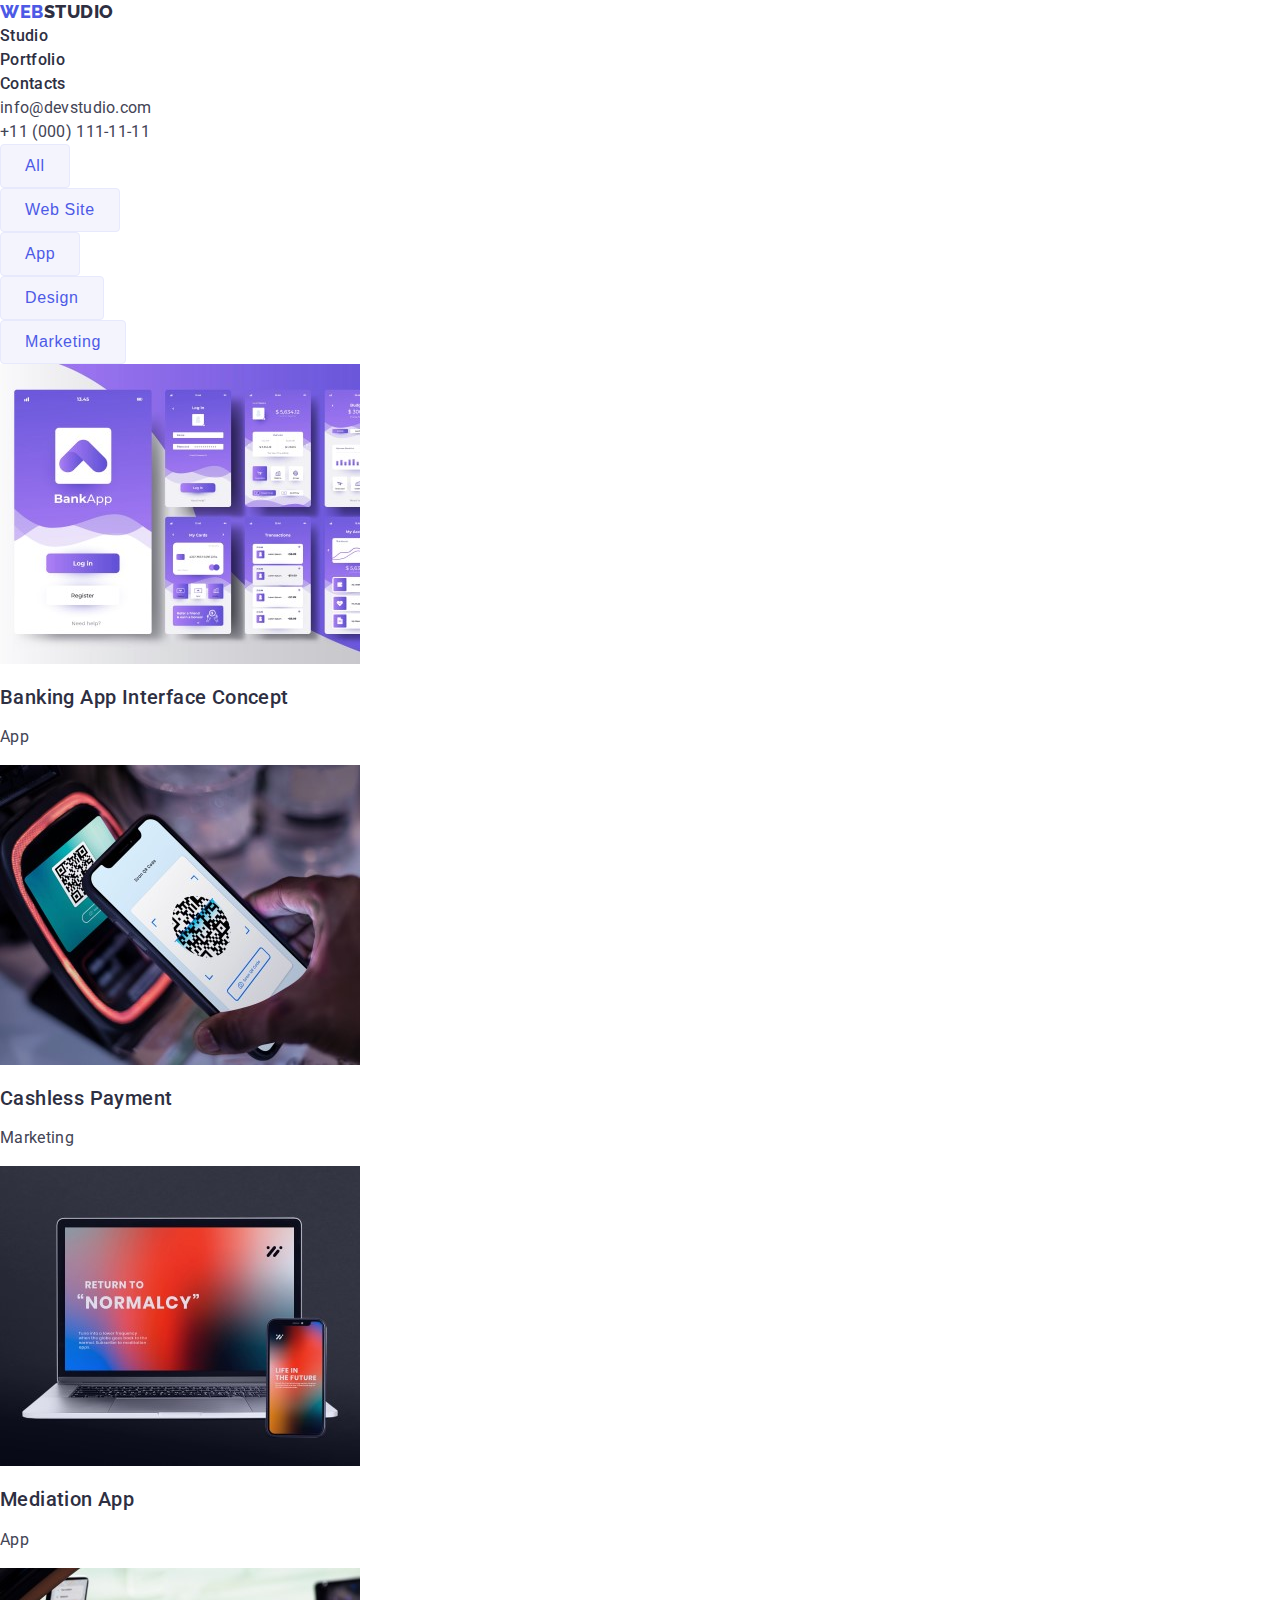
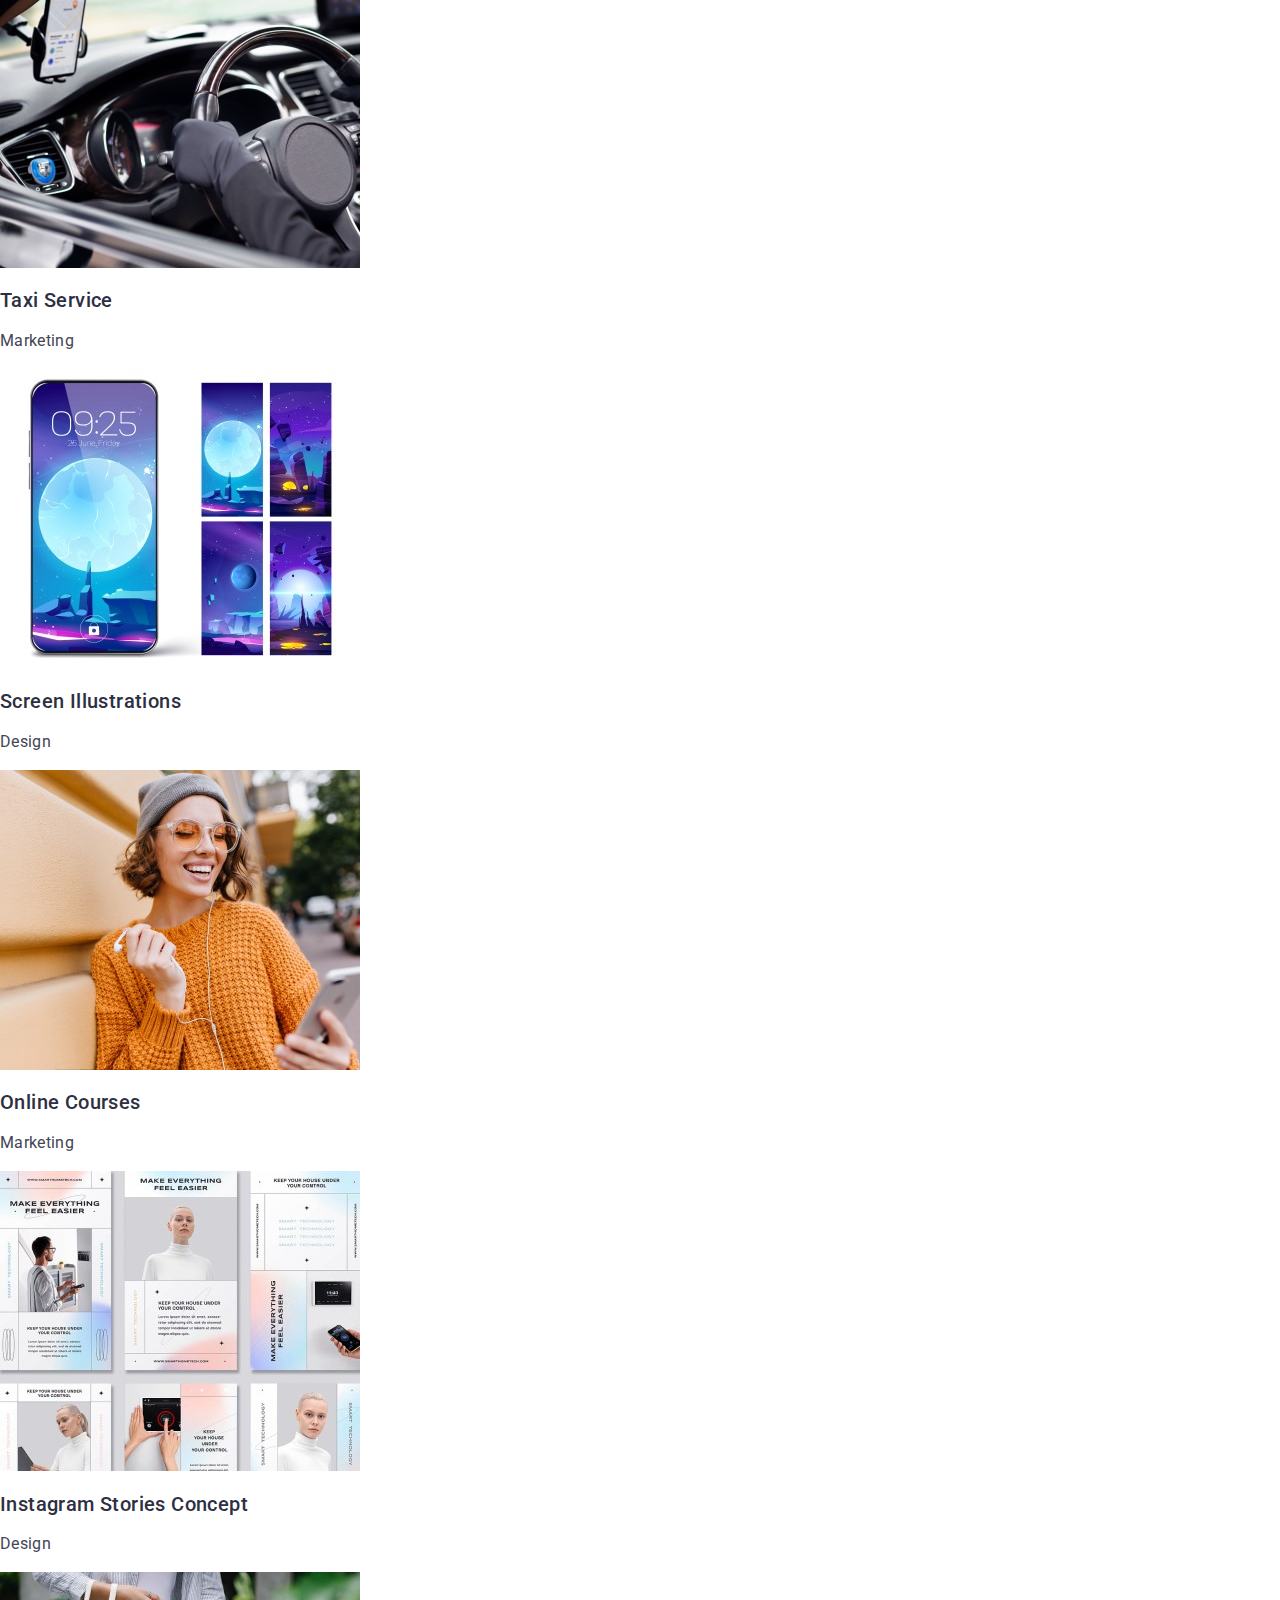
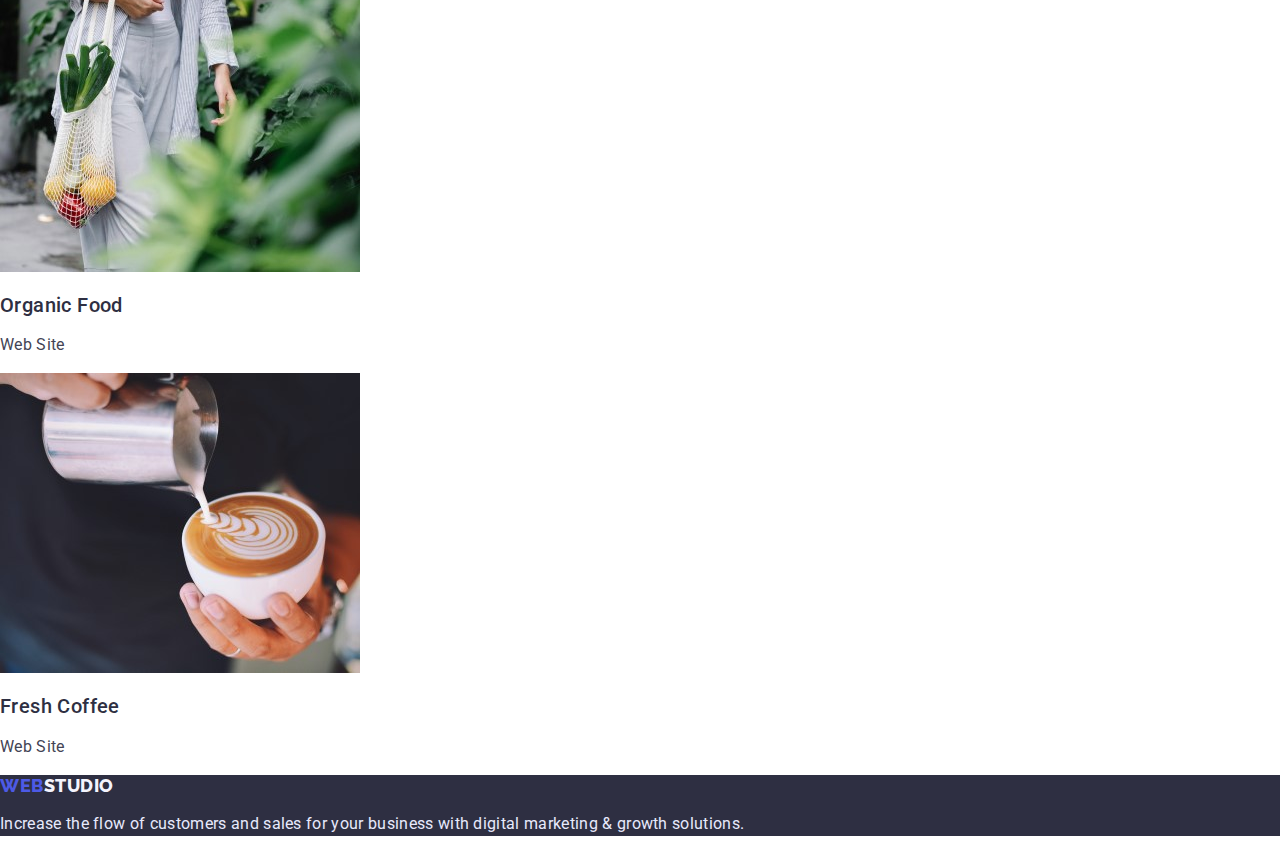
==== portfolio.htm @ 51968688 "apdate" ====
<!DOCTYPE html>
<html lang="en">
  <head>
    <meta charset="UTF-8" />
    <meta http-equiv="X-UA-Compatible" content="IE=edge" />
    <meta name="viewport" content="width=device-width, initial-scale=1.0" />
    <link rel="preconnect" href="https://fonts.googleapis.com" />
    <link rel="preconnect" href="https://fonts.gstatic.com" crossorigin />
    <link
      href="https://fonts.googleapis.com/css2?family=Raleway:wght@800&family=Roboto:wght@400;500;700;900&display=swap"
      rel="stylesheet"
    />
    <link rel="stylesheet" href="./styless/styless.css" />
    <title>portfolio</title>
  </head>
  <body>
    <header class="header">
      <nav class="nav">
        <a class="logo" href="./index.html"
          ><span class="logo-item">Web</span>Studio</a
        >

        <ul class="header-list">
          <li>
            <a class="header-item" href="./index.html">Studio</a>
          </li>
          <li>
            <a class="header-item" href="./portfolio.html">Portfolio</a>
          </li>
          <li>
            <a class="header-item" href="#">Contacts</a>
          </li>
        </ul>
      </nav>

      <address class="address">
        <ul class="address-list">
          <li class="address-item">
            <a class="address-info" href="mailto:info@devstudio.com"
              >info@devstudio.com</a
            >
          </li>
          <li class="address-item">
            <a class="phone" href="tel:+110001111111">+11 (000) 111-11-11</a>
          </li>
        </ul>
      </address>
    </header>

    <main>
      <section class="portfolio">
        <h1 class="visually-hidden">Section filter</h1>
        <ul class="portfolio-list-button">
          <li class="portfolio-item-button">
            <button class="porfolio-button" type="button">All</button>
          </li>
          <li class="portfolio-item-button">
            <button class="porfolio-button" type="button">Web Site</button>
          </li>
          <li class="portfolio-item-button">
            <button class="porfolio-button" type="button">App</button>
          </li>
          <li class="portfolio-item-button">
            <button class="porfolio-button" type="button">Design</button>
          </li>
          <li class="portfolio-item-button">
            <button class="porfolio-button" type="button">Marketing</button>
          </li>
        </ul>
        <ul class="portfolio-info-list">
          <li class="portfolio-info-item">
            <img src="./images/img5.jpg" alt="banking" width="360" />
            <h2 class="portfolio-info-tex">Banking App Interface Concept</h2>
            <p class="portfolio-info-desc">App</p>
          </li>
          <li class="portfolio-info-item">
            <img src="images/img6.jpg" alt="cashless" width="360" />
            <h2 class="portfolio-info-tex">Cashless Payment</h2>
            <p class="portfolio-info-desc">Marketing</p>
          </li>
          <li class="portfolio-info-item">
            <img src="./images/img7.jpg" alt="mediation" width="360" />
            <h2 class="portfolio-info-tex">Mediation App</h2>
            <p class="portfolio-info-desc">App</p>
          </li>
          <li class="portfolio-info-item">
            <img src="./images/img8.jpg" alt="taxi" width="360" />
            <h2 class="portfolio-info-tex">Taxi Service</h2>
            <p class="portfolio-info-desc">Marketing</p>
          </li>
          <li class="portfolio-info-item">
            <img src="./images/img10.jpg" alt="screen" width="360" />
            <h2 class="portfolio-info-tex">Screen Illustrations</h2>
            <p class="portfolio-info-desc">Design</p>
          </li>
          <li class="portfolio-info-item">
            <img src="./images/img11.jpg" alt="online" width="360" />
            <h2 class="portfolio-info-tex">Online Courses</h2>
            <p class="portfolio-info-desc">Marketing</p>
          </li>
          <li class="portfolio-info-item">
            <img src="./images/img 12.jpg" alt="instagram" width="360" />
            <h2 class="portfolio-info-tex">Instagram Stories Concept</h2>
            <p class="portfolio-info-desc">Design</p>
          </li>
          <li class="portfolio-info-item">
            <img src="./images/img13.jpg" alt="organic" width="360" />
            <h2 class="portfolio-info-tex">Organic Food</h2>
            <p class="portfolio-info-desc">Web Site</p>
          </li>
          <li class="portfolio-info-item">
            <img src="./images/img14.jpg" alt="fresh" width="360" />
            <h2 class="portfolio-info-tex">Fresh Coffee</h2>
            <p class="portfolio-info-desc">Web Site</p>
          </li>
        </ul>
      </section>
    </main>

    <footer class="footer">
      <a class="footer-logo" href="./index.html"
        ><span class="logo-item">Web</span>Studio</a
      >
      <p class="footer-tex">
        Increase the flow of customers and sales for your business with digital
        marketing & growth solutions.
      </p>
    </footer>
  </body>
</html>
---- styless/styless.css ----
:root {
    --primary-tex-color: #2e2f42;
    --title-tex-color: #434455;
    --accent-color: #4d5ae5;
    --color-fone: #ffffff;
    --color-hover: #404bbf;
  }
  body {
    font-family: "Roboto", sans-serif;
    color: var(--primary-tex-color);
    margin: 0;
  }
  a {
    text-decoration: none;
  }
  ul {
    list-style: none;
    margin: 0;
    padding: 0;
  }
  
  /* h Приховані заголовки */
  .visually-hidden {
    position: absolute;
    white-space: nowrap;
    width: 1px;
    height: 1px;
    overflow: hidden;
    border: 0;
    padding: 0;
    clip: rect(0 0 0 0);
    clip-path: inset(50%);
    margin: -1px;
  }
  
  /* Header */
  .logo {
    font-family: "Raleway", sans-serif;
    font-weight: 800;
    font-size: 18px;
    line-height: 1.33;
    letter-spacing: 0.03em;
    text-transform: uppercase;
    color: inherit;
    text-decoration: none;
  }
  .logo-item {
    letter-spacing: 0.03em;
    color: var(--accent-color);
  }
  .header-item {
    font-weight: 500;
    font-size: 16px;
    line-height: 1.5;
    letter-spacing: 0.02em;
    color: inherit;
  }
  .header-item:hover,
  .header-item:focus,
  .address-info:hover,
  .address-info:focus {
    color: var(--color-hover);
  }
  .address-info,
  .phone {
    font-style: normal;
    font-size: 16px;
    line-height: 1.5;
    letter-spacing: 0.02em;
    color: var(--title-tex-color);
  }
  /* Section main */
  
  .section-main {
    background-color: #2e2f42;
  }
  .main-tex {
    font-size: 56px;
    line-height: 1.07;
    letter-spacing: 0.02em;
    color: var(--color-fone);
  }
  .button {
    font-family: inherit;
    color: var(--color-fone);
    background-color: var(--accent-color);
    font-weight: 500;
    font-size: 16px;
    line-height: 1.5;
    box-shadow: 0px 4px 4px rgba(0, 0, 0, 0.15);
    border-radius: 4px;
    padding: 16px 32px;
    border-style: none;
    cursor: pointer;
  }
  .button:hover,
  .batton:focus {
    background-color: var(--color-hover);
  }
  /* --------Section-info----------- */
  
  .info-text {
    font-weight: 500;
    font-size: 20px;
    line-height: 1.2;
    letter-spacing: 0.02em;
    color: inherit;
  }
  .info-title {
    font-size: 16px;
    line-height: 1.5;
    letter-spacing: 0.02em;
    color: var(--title-tex-color);
  }
  
  /* --------What are we doing--------- */
  
  .work-text {
    font-size: 36px;
    line-height: 1.11;
    letter-spacing: 0.02em;
    color: inherit;
  }
  
  /* -----team-section------ */
  .team-section {
    background-color: #f4f4fd;
  }
  .team-text {
    font-size: 36px;
    line-height: 1.11;
    letter-spacing: 0.02em;
    color: inherit;
  }
  .team-name {
    font-weight: 500;
    font-size: 20px;
    line-height: 1.2px;
    letter-spacing: 0.02em;
    color: inherit;
  }
  .team-specialization {
    font-size: 16px;
    line-height: 1.5;
    letter-spacing: 0.02em;
    color: var(--title-tex-color);
  }
  
  /* ------footer------ */
  .footer {
    background-color: #2e2f42;
  }
  .footer-tex {
    font-size: 16px;
    line-height: 1.5;
    letter-spacing: 0.02em;
    color: #e7e9fc;
  }
  .footer-logo {
    font-family: "Raleway", sans-serif;
    font-style: normal;
    font-weight: 800;
    font-size: 18px;
    line-height: 21px;
    letter-spacing: 0.03em;
    text-transform: uppercase;
    color: #f4f4fd;
  }
  
  /* ----portfolio----- */
  
  .porfolio-button {
    font-style: normal;
    font-weight: 500;
    font-size: 16px;
    line-height: 1.5x;
    letter-spacing: 0.04em;
    color: var(--accent-color);
    padding: 12px 24px;
    background: #f4f4fd;
    border: 1px solid #e7e9fc;
    border-radius: 4px;
    cursor: pointer;
  }
  .porfolio-button:hover,
  .porfolio-button:focus {
    color: #ffffff;
    background: #404bbf;
    box-shadow: 0px 3px 1px rgba(0, 0, 0, 0.1), 0px 2px 1px rgba(0, 0, 0, 0.08),
      0px 2px 2px rgba(0, 0, 0, 0.12);
    border-radius: 4px;
  }
  
  /* ------portfolio-info------ */
  
  .portfolio-info-tex {
    font-weight: 500;
    font-size: 20px;
    line-height: 1.2;
    letter-spacing: 0.02em;
    color: inherit;
  }
  .portfolio-info-desc {
    font-size: 16px;
    line-height: 1.5;
    letter-spacing: 0.02em;
    color: var(--title-tex-color);
  }
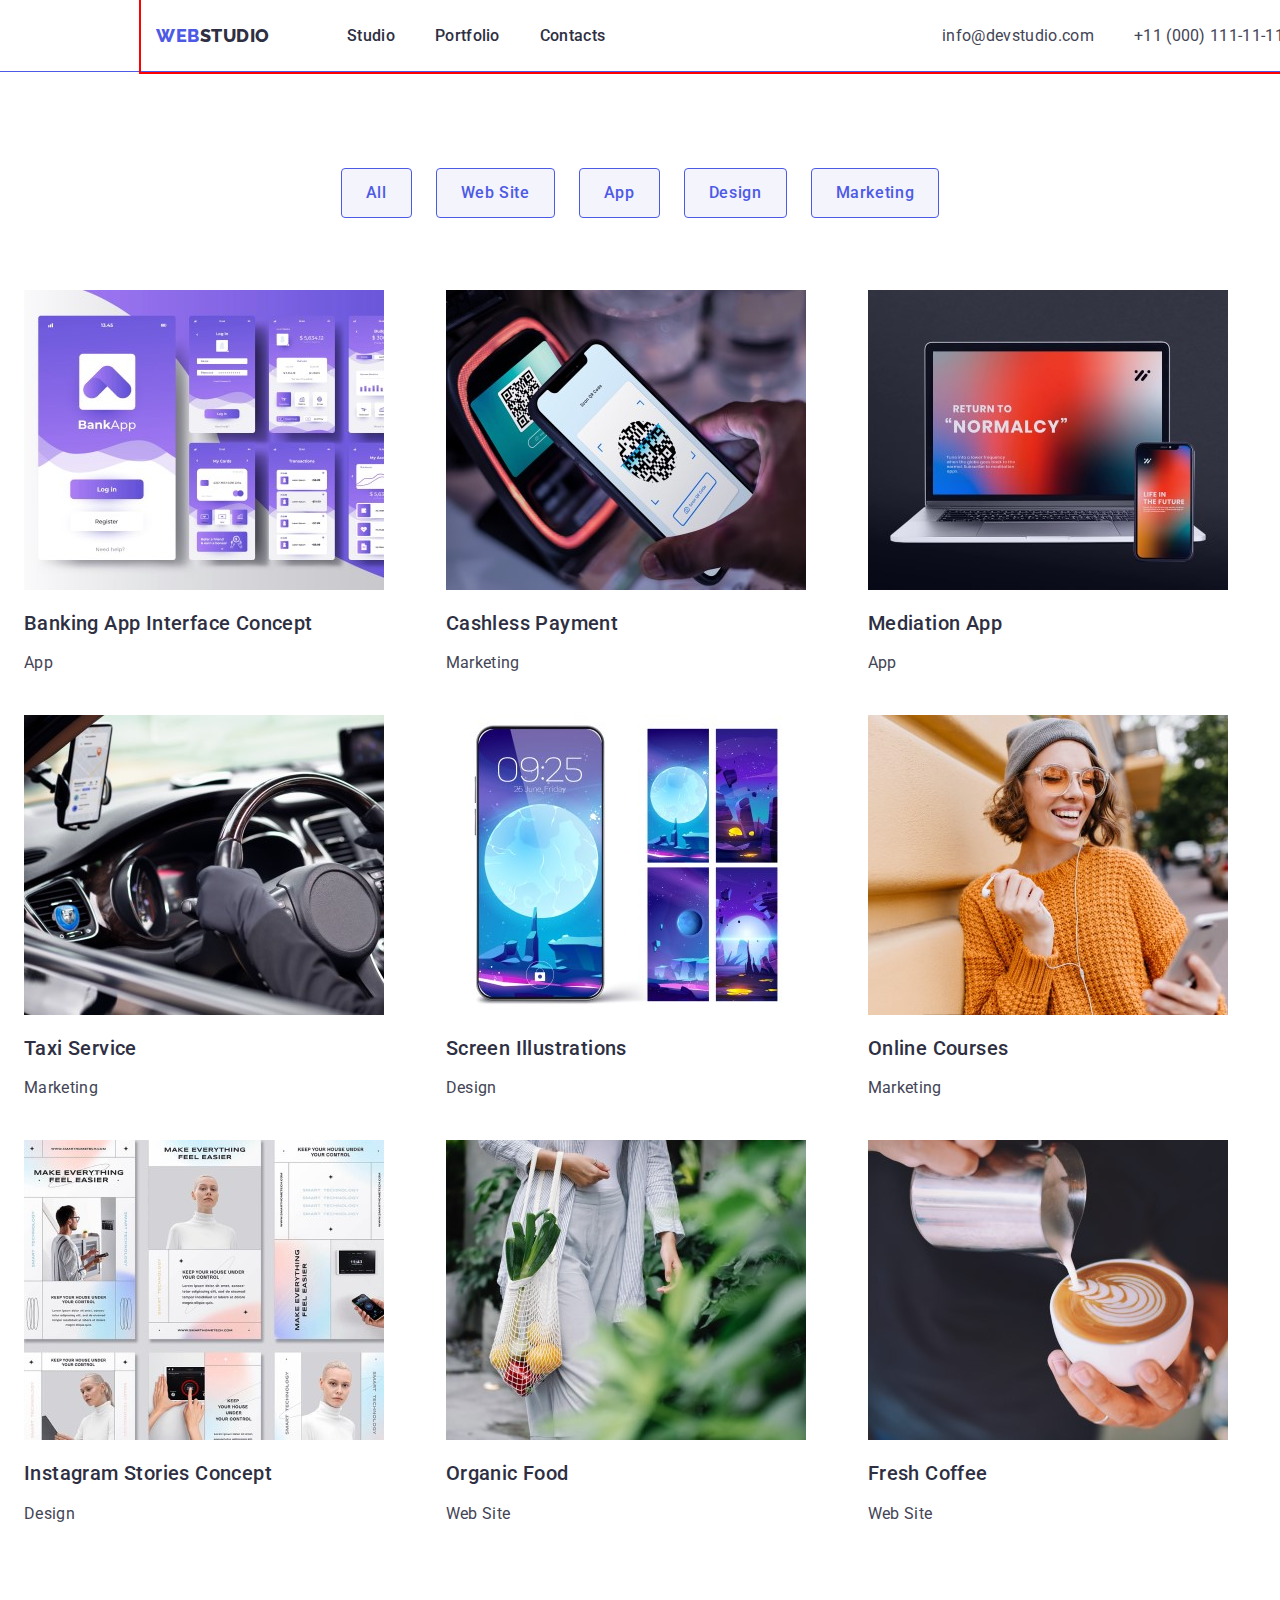
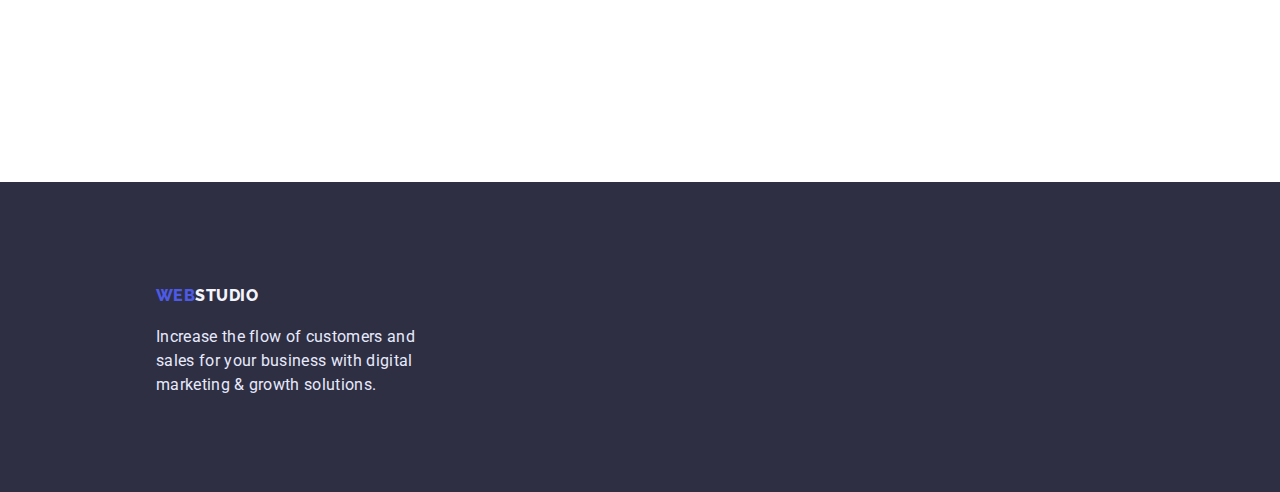
==== commit c531113a: "summary" ====
--- a/portfolio.htm
+++ b/portfolio.htm
@@ -13,19 +13,18 @@
     <link rel="stylesheet" href="./styless/styless.css" />
     <title>portfolio</title>
   </head>
-  <body>
+  <body class="portf">
     <header class="header">
+      <div class="container">
       <nav class="nav">
-        <a class="logo" href="./index.html"
-          ><span class="logo-item">Web</span>Studio</a
-        >
-
+        <a class="logo" href="./index.htm"
+          ><span class="logo-item">Web</span>Studio</a>
         <ul class="header-list">
           <li>
-            <a class="header-item" href="./index.html">Studio</a>
+            <a class="header-item" href="./index.htm">Studio</a>
           </li>
           <li>
-            <a class="header-item" href="./portfolio.html">Portfolio</a>
+            <a class="header-item" href="./portfolio.htm">Portfolio</a>
           </li>
           <li>
             <a class="header-item" href="#">Contacts</a>
@@ -33,22 +32,23 @@
         </ul>
       </nav>
 
-      <address class="address">
+      <address>
         <ul class="address-list">
           <li class="address-item">
-            <a class="address-info" href="mailto:info@devstudio.com"
+            <a class="address-info mail" href="mailto:info@devstudio.com"
               >info@devstudio.com</a
             >
           </li>
           <li class="address-item">
-            <a class="phone" href="tel:+110001111111">+11 (000) 111-11-11</a>
+            <a class="address-info namber" href="tel:+110001111111">+11 (000) 111-11-11</a>
           </li>
         </ul>
       </address>
+    </div>
     </header>
 
-    <main>
-      <section class="portfolio">
+    <main class="portfolio">
+      <section class="portfolio-btn">
         <h1 class="visually-hidden">Section filter</h1>
         <ul class="portfolio-list-button">
           <li class="portfolio-item-button">
@@ -118,13 +118,14 @@
     </main>
 
     <footer class="footer">
+      <div class="content">
       <a class="footer-logo" href="./index.html"
-        ><span class="logo-item">Web</span>Studio</a
-      >
+        ><span class="logo-item">Web</span>Studio</a>
       <p class="footer-tex">
         Increase the flow of customers and sales for your business with digital
         marketing & growth solutions.
       </p>
+      </div>
     </footer>
   </body>
 </html>--- a/styless/styless.css
+++ b/styless/styless.css
@@ -17,6 +17,9 @@
     list-style: none;
     margin: 0;
     padding: 0;
+  }
+  *{
+    box-sizing: border-box;
   }
   
   /* h Приховані заголовки */
@@ -34,7 +37,32 @@
   }
   
   /* Header */
-  .logo {
+  .header{
+    box-sizing: border-box;
+    border-bottom: 1px solid var(--accent-color);
+    width: 1440px;
+height: 72px;
+  }
+.header .container{
+      display: flex;
+      align-items: center;
+      justify-content: space-between;
+  }
+  .container {
+    width: 100%;
+    max-width: 1158px;
+    padding: 0 15px;
+    margin: 0 auto;
+    outline: 2px solid red;
+
+    width: 1440px;
+    height: 72px;
+ }
+    .nav{
+      display: flex;
+    align-items: center;
+    }
+  .logo{
     font-family: "Raleway", sans-serif;
     font-weight: 800;
     font-size: 18px;
@@ -42,7 +70,24 @@
     letter-spacing: 0.03em;
     text-transform: uppercase;
     color: inherit;
-    text-decoration: none;
+    text-decoration: none; 
+    position: absolute;
+    width: 115px;
+    height: 24px;
+    left: 156px;
+    
+  }
+  .header-list{
+    display: flex;
+    align-items: center;
+    gap: 40px;
+    margin: 0;
+    position: absolute;
+width: 261px;
+height: 24px;
+left: 347px;
+
+
   }
   .logo-item {
     letter-spacing: 0.03em;
@@ -54,6 +99,27 @@
     line-height: 1.5;
     letter-spacing: 0.02em;
     color: inherit;
+  }
+  .address-list{
+
+    display: flex;
+  }
+  .mail{
+    height: 24px;
+    left: 940px;
+    padding-top: 15px;
+    padding-bottom: 15px;
+    text-decoration: none;
+
+  }
+  .namber{  
+    height: 24px;
+    left: 1133px;
+    padding-top: 15px;
+    padding-bottom: 15px;
+    margin-left: 40px;
+    text-decoration: none;
+
   }
   .header-item:hover,
   .header-item:focus,
@@ -61,8 +127,7 @@
   .address-info:focus {
     color: var(--color-hover);
   }
-  .address-info,
-  .phone {
+  .address-info{
     font-style: normal;
     font-size: 16px;
     line-height: 1.5;
@@ -73,12 +138,22 @@
   
   .section-main {
     background-color: #2e2f42;
+width: 1440px;
+height: 600px;
+left: 0px;
+top: 72px;
   }
   .main-tex {
     font-size: 56px;
     line-height: 1.07;
     letter-spacing: 0.02em;
     color: var(--color-fone);
+    position: absolute;
+width: 594px;
+height: 120px;
+left: 436px;
+top: 160px;
+text-align: center;
   }
   .button {
     font-family: inherit;
@@ -92,27 +167,77 @@
     padding: 16px 32px;
     border-style: none;
     cursor: pointer;
+    position: absolute;
+width: 169px;
+height: 56px;
+left: 636px;
+top: 428px;
+
   }
   .button:hover,
   .batton:focus {
     background-color: var(--color-hover);
   }
   /* --------Section-info----------- */
-  
+.section-info{
+width: 1128px;
+left: 156px;
+top: 792px;
+padding-top: 120px;
+    padding-bottom: 120px;
+    box-sizing: border-box;
+}
   .info-text {
     font-weight: 500;
     font-size: 20px;
     line-height: 1.2;
     letter-spacing: 0.02em;
     color: inherit;
-  }
+    width: 264px;
+height: 24px;
+  }
+  .section-strategy{
+height: 24px;
+flex-direction: column;
+align-items: flex-start;
+padding: 0px;
+gap: 8px;
+position: absolute;
+height: 104px;
+left: 156px;
+top: 792px;
+  }
+
   .info-title {
     font-size: 16px;
     line-height: 1.5;
     letter-spacing: 0.02em;
     color: var(--title-tex-color);
-  }
-  
+    width: 264px;
+height: 72px;
+  }
+  
+  .section-punctuality{
+    position: absolute;
+width: 264px;
+height: 104px;
+left: 444px;
+top: 792px;
+  }
+  .section-diligence{
+    position: absolute;
+width: 264px;
+height: 104px;
+left: 732px;
+top: 792px;
+  }
+  .section-technologies{
+    position: absolute;
+width: 264px;
+height: 104px;
+left: 1020px;
+top: 792px;
+  }
   /* --------What are we doing--------- */
   
   .work-text {
@@ -120,24 +245,63 @@
     line-height: 1.11;
     letter-spacing: 0.02em;
     color: inherit;
-  }
-  
+    position: absolute;
+width: 323px;
+height: 40px;
+left: 559px;
+top: 1016px;
+  }
+  .work-section{
+width: 1128px;
+height: 412px;
+left: 156px;
+top: 1016px;
+  }
+  .work-item-monitor{
+    width: 360px;
+height: 300px;
+left: 156px;
+top: 1128px;
+position: absolute;
+  }
+.work-item-phone{
+  position: absolute;
+width: 360px;
+height: 300px;
+left: 540px;
+top: 1128px;
+}
+.work-item-iphone{
+  position: absolute;
+width: 360px;
+height: 300px;
+left: 924px;
+top: 1128px;
+}
   /* -----team-section------ */
   .team-section {
     background-color: #f4f4fd;
+width: 1440px;
+height: 1132px;
+left: 0px;
+top: 1548px;
+
   }
   .team-text {
     font-size: 36px;
     line-height: 1.11;
     letter-spacing: 0.02em;
     color: inherit;
+    position: absolute;
+height: 40px;
+left: 639px;
+top: 1668px;
+
   }
   .team-name {
     font-weight: 500;
-    font-size: 20px;
-    line-height: 1.2px;
-    letter-spacing: 0.02em;
-    color: inherit;
+    line-height: 1.2;
+    letter-spacing: 0.02em
   }
   .team-specialization {
     font-size: 16px;
@@ -145,10 +309,58 @@
     letter-spacing: 0.02em;
     color: var(--title-tex-color);
   }
-  
+  .team-item-mark{
+    position: absolute;
+width: 264px;
+height: 380px;
+left: 156px;
+top: 1780px;
+  }
+  .team-item-tom{
+    position: absolute;
+width: 264px;
+height: 380px;
+left: 444px;
+top: 1780px;
+  }
+  .team-item-camila{
+    position: absolute;
+width: 264px;
+height: 380px;
+left: 732px;
+top: 1780px;
+  }
+  .team-item-daniel{
+    position: absolute;
+width: 264px;
+height: 380px;
+left: 1020px;
+top: 1780px;
+  }
+  .team-name{
+  
+  }
   /* ------footer------ */
+  footer{
+    height: 100%;
+
+  margin: 0;
+  }
   .footer {
-    background-color: #2e2f42;
+    padding: 100px 0;
+  width: 1440px;
+height: 310px;
+left: 0px;
+top: 2280px;
+background: #2E2F42;
+  }
+  .content{
+width: 264px;
+height: 110px;
+left: 156px;
+top: 2380px;
+background-color: #2E2F42;
+margin-left: 156px;
   }
   .footer-tex {
     font-size: 16px;
@@ -160,20 +372,24 @@
     font-family: "Raleway", sans-serif;
     font-style: normal;
     font-weight: 800;
-    font-size: 18px;
-    line-height: 21px;
+    line-height: 1.7;
     letter-spacing: 0.03em;
     text-transform: uppercase;
     color: #f4f4fd;
   }
   
   /* ----portfolio----- */
-  
+  .portfolio-list-button{
+    margin-bottom: 72px;
+    display: flex;
+    gap: 24px;
+    justify-content: center;
+  }
   .porfolio-button {
     font-style: normal;
     font-weight: 500;
     font-size: 16px;
-    line-height: 1.5x;
+    line-height: 1.5;
     letter-spacing: 0.04em;
     color: var(--accent-color);
     padding: 12px 24px;
@@ -190,9 +406,38 @@
       0px 2px 2px rgba(0, 0, 0, 0.12);
     border-radius: 4px;
   }
-  
+  .portfolio{
+    padding-top: 96px;
+    padding-bottom: 120px;
+  }
+  .porfolio-button{
+    border: 1px solid var(--accent-color);
+    border-radius: 4px;
+    padding: 12px 24px;
+    font-family: inherit;
+    font-weight: 500;
+    font-size: 16px;
+    line-height: 1.5;
+    align-items: center;
+    text-align: center;
+    cursor: pointer;
+    letter-spacing: 0.04em;
+  }
   /* ------portfolio-info------ */
-  
+ 
+.portfolio-info-list{
+
+  display: flex;
+  padding-bottom: 120px;
+  flex-wrap: wrap;
+  row-gap: 24px;
+  margin-left: 0px;
+}
+ .portfolio-info-item{
+  flex-basis: calc((97% - 48px) / 3);
+  background: #ffffff;
+  margin-left: 24px;
+ }
   .portfolio-info-tex {
     font-weight: 500;
     font-size: 20px;
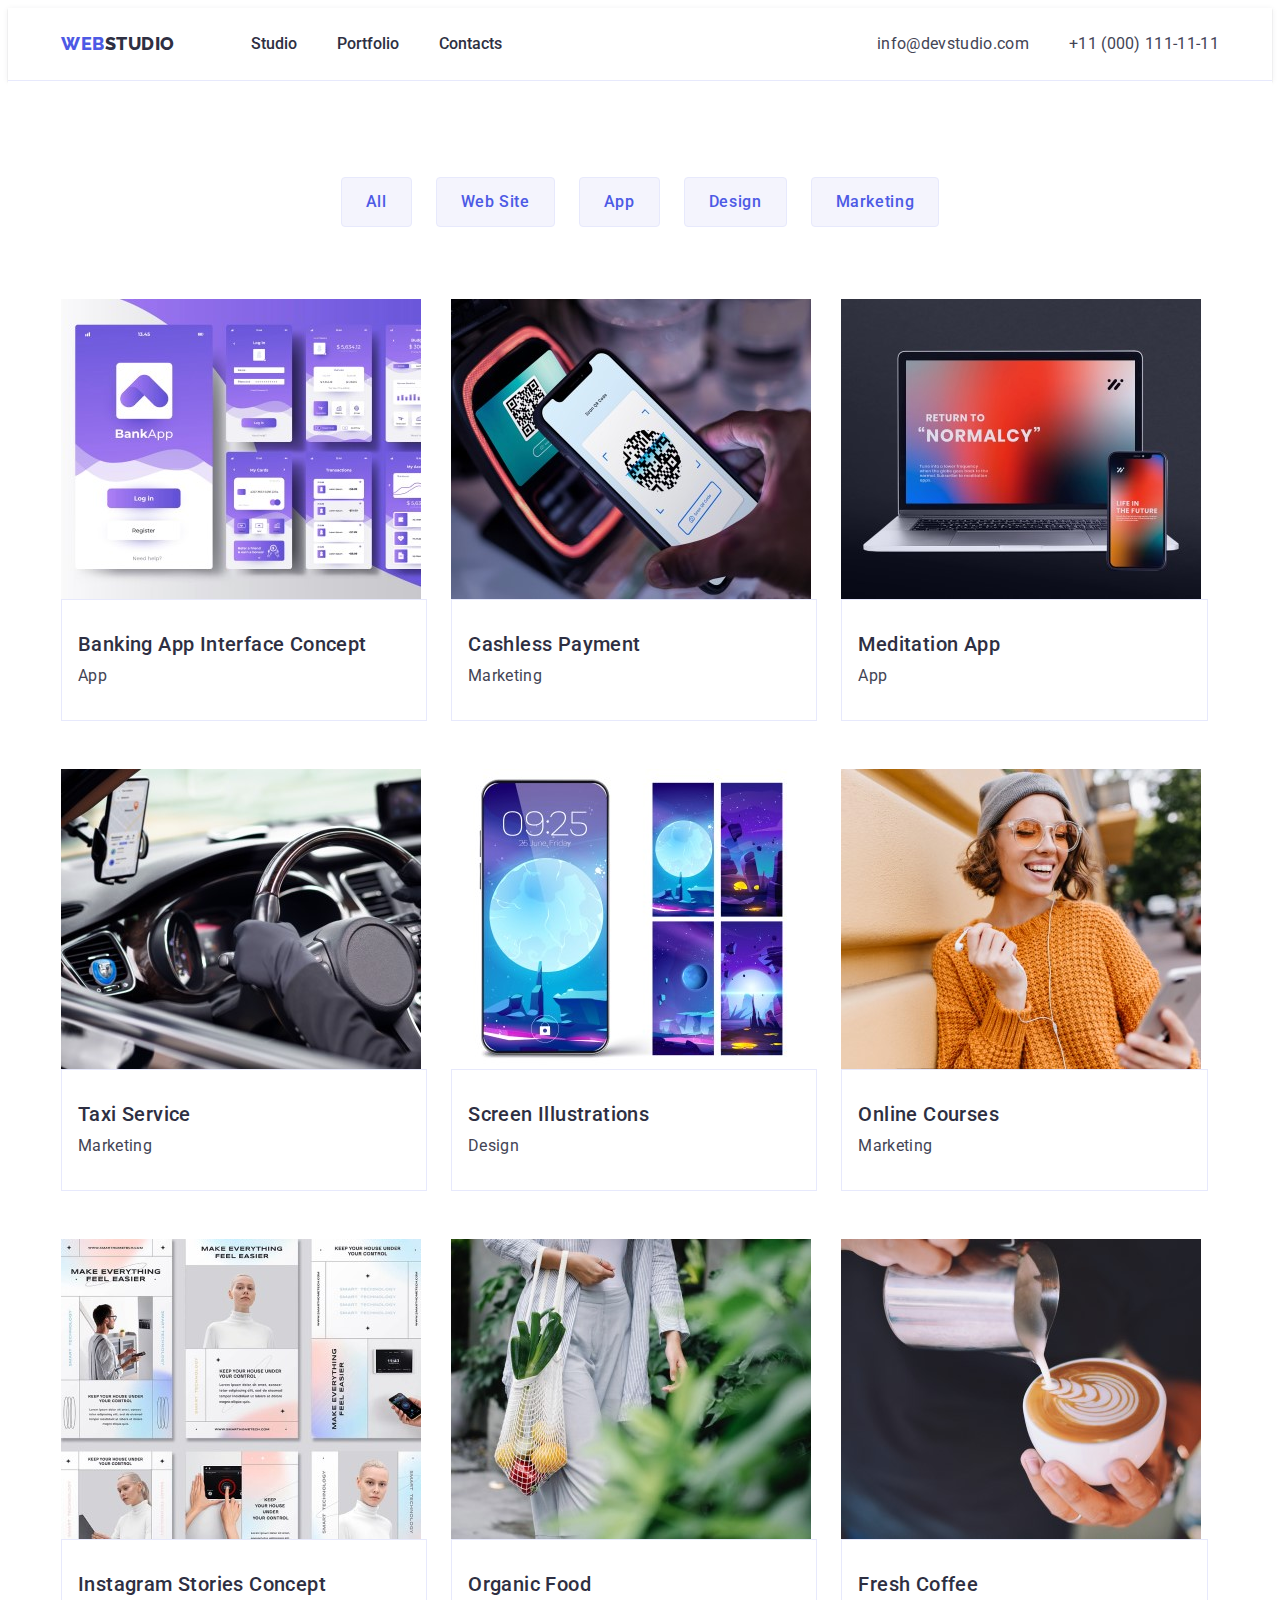
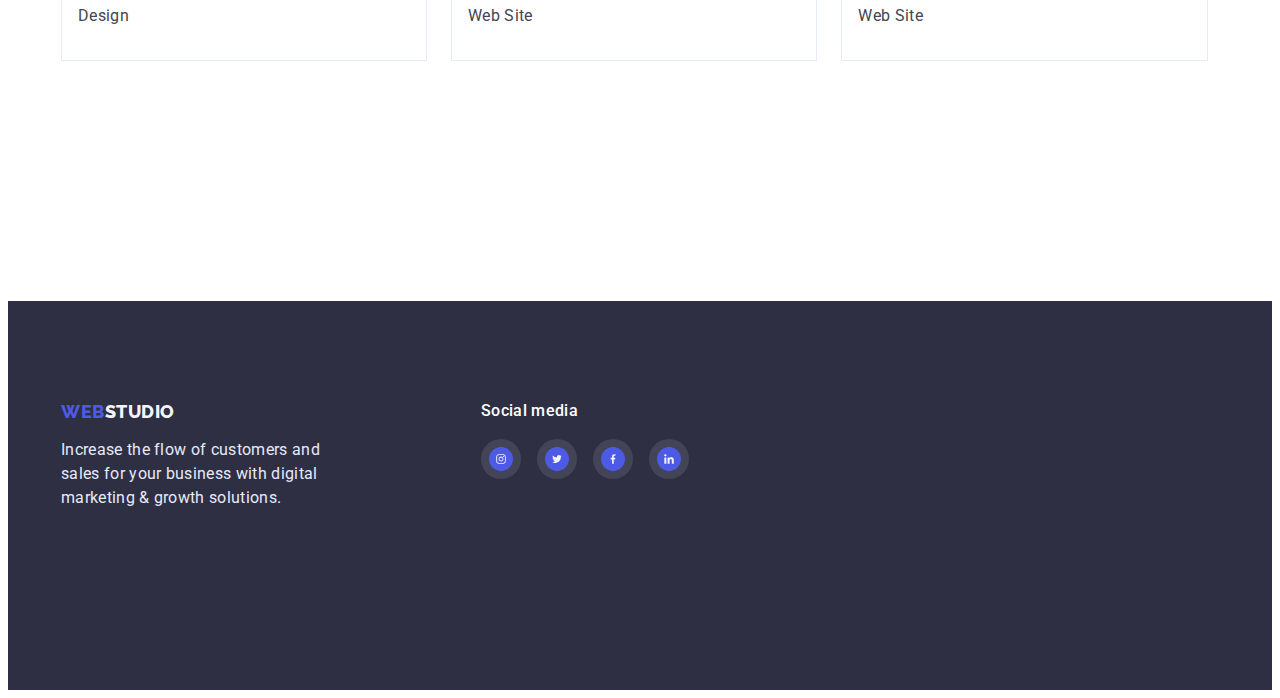
==== commit a3cba7ec: "upddate" ====
--- a/portfolio.htm
+++ b/portfolio.htm
@@ -4,128 +4,247 @@
     <meta charset="UTF-8" />
     <meta http-equiv="X-UA-Compatible" content="IE=edge" />
     <meta name="viewport" content="width=device-width, initial-scale=1.0" />
+    <title>studio</title>
     <link rel="preconnect" href="https://fonts.googleapis.com" />
     <link rel="preconnect" href="https://fonts.gstatic.com" crossorigin />
     <link
       href="https://fonts.googleapis.com/css2?family=Raleway:wght@800&family=Roboto:wght@400;500;700;900&display=swap"
       rel="stylesheet"
     />
+    <link
+      rel="stylesheet"
+      href="https://cdnjs.cloudflare.com/ajax/libs/modern-normalize/1.1.0/modern-normalize.min.css"
+      integrity="sha512-wpPYUAdjBVSE4KJnH1VR1HeZfpl1ub8YT/NKx4PuQ5NmX2tKuGu6U/JRp5y+Y8XG2tV+wKQpNHVUX03MfMFn9Q=="
+      crossorigin="anonymous"
+      referrerpolicy="no-referrer"
+    />
     <link rel="stylesheet" href="./styless/styless.css" />
-    <title>portfolio</title>
   </head>
-  <body class="portf">
+  <body>
     <header class="header">
       <div class="container">
-      <nav class="nav">
-        <a class="logo" href="./index.htm"
-          ><span class="logo-item">Web</span>Studio</a>
-        <ul class="header-list">
-          <li>
-            <a class="header-item" href="./index.htm">Studio</a>
-          </li>
-          <li>
-            <a class="header-item" href="./portfolio.htm">Portfolio</a>
-          </li>
-          <li>
-            <a class="header-item" href="#">Contacts</a>
-          </li>
-        </ul>
-      </nav>
-
-      <address>
-        <ul class="address-list">
-          <li class="address-item">
-            <a class="address-info mail" href="mailto:info@devstudio.com"
-              >info@devstudio.com</a
-            >
-          </li>
-          <li class="address-item">
-            <a class="address-info namber" href="tel:+110001111111">+11 (000) 111-11-11</a>
-          </li>
-        </ul>
-      </address>
-    </div>
+        <nav class="nav">
+          <a href="./index.htm" class="logo"><span>Web</span>Studio</a>
+          <ul class="nav-list list">
+            <li><a class="nav-link" href="./index.htm">Studio</a></li>
+            <li>
+              <a class="nav-link curent" href="./portfolio.htm">Portfolio</a>
+            </li>
+            <li><a class="nav-link" href="#">Contacts</a></li>
+          </ul>
+        </nav>
+        <address>
+          <ul class="address-list list">
+            <li>
+              <a class="mail" href="mailto:info@devstudio.com"
+                >info@devstudio.com</a
+              >
+            </li>
+            <li>
+              <a class="phone" href="tel:+110001111111">+11 (000) 111-11-11</a>
+            </li>
+          </ul>
+        </address>
+      </div>
     </header>
-
-    <main class="portfolio">
-      <section class="portfolio-btn">
-        <h1 class="visually-hidden">Section filter</h1>
-        <ul class="portfolio-list-button">
-          <li class="portfolio-item-button">
-            <button class="porfolio-button" type="button">All</button>
-          </li>
-          <li class="portfolio-item-button">
-            <button class="porfolio-button" type="button">Web Site</button>
-          </li>
-          <li class="portfolio-item-button">
-            <button class="porfolio-button" type="button">App</button>
-          </li>
-          <li class="portfolio-item-button">
-            <button class="porfolio-button" type="button">Design</button>
-          </li>
-          <li class="portfolio-item-button">
-            <button class="porfolio-button" type="button">Marketing</button>
-          </li>
-        </ul>
-        <ul class="portfolio-info-list">
-          <li class="portfolio-info-item">
-            <img src="./images/img5.jpg" alt="banking" width="360" />
-            <h2 class="portfolio-info-tex">Banking App Interface Concept</h2>
-            <p class="portfolio-info-desc">App</p>
-          </li>
-          <li class="portfolio-info-item">
-            <img src="images/img6.jpg" alt="cashless" width="360" />
-            <h2 class="portfolio-info-tex">Cashless Payment</h2>
-            <p class="portfolio-info-desc">Marketing</p>
-          </li>
-          <li class="portfolio-info-item">
-            <img src="./images/img7.jpg" alt="mediation" width="360" />
-            <h2 class="portfolio-info-tex">Mediation App</h2>
-            <p class="portfolio-info-desc">App</p>
-          </li>
-          <li class="portfolio-info-item">
-            <img src="./images/img8.jpg" alt="taxi" width="360" />
-            <h2 class="portfolio-info-tex">Taxi Service</h2>
-            <p class="portfolio-info-desc">Marketing</p>
-          </li>
-          <li class="portfolio-info-item">
-            <img src="./images/img10.jpg" alt="screen" width="360" />
-            <h2 class="portfolio-info-tex">Screen Illustrations</h2>
-            <p class="portfolio-info-desc">Design</p>
-          </li>
-          <li class="portfolio-info-item">
-            <img src="./images/img11.jpg" alt="online" width="360" />
-            <h2 class="portfolio-info-tex">Online Courses</h2>
-            <p class="portfolio-info-desc">Marketing</p>
-          </li>
-          <li class="portfolio-info-item">
-            <img src="./images/img 12.jpg" alt="instagram" width="360" />
-            <h2 class="portfolio-info-tex">Instagram Stories Concept</h2>
-            <p class="portfolio-info-desc">Design</p>
-          </li>
-          <li class="portfolio-info-item">
-            <img src="./images/img13.jpg" alt="organic" width="360" />
-            <h2 class="portfolio-info-tex">Organic Food</h2>
-            <p class="portfolio-info-desc">Web Site</p>
-          </li>
-          <li class="portfolio-info-item">
-            <img src="./images/img14.jpg" alt="fresh" width="360" />
-            <h2 class="portfolio-info-tex">Fresh Coffee</h2>
-            <p class="portfolio-info-desc">Web Site</p>
-          </li>
-        </ul>
+    <main class="main">
+      <h1 class="hidden">Portfolio</h1>
+      <section class="container-card">
+        <div class="container">
+          <ul class="portfolio-btns list">
+            <li><button class="portfolio-btn" type="button">All</button></li>
+            <li>
+              <button class="portfolio-btn" type="button">Web Site</button>
+            </li>
+            <li><button class="portfolio-btn" type="button">App</button></li>
+            <li><button class="portfolio-btn" type="button">Design</button></li>
+            <li>
+              <button class="portfolio-btn" type="button">Marketing</button>
+            </li>
+          </ul>
+          <ul class="portfolio-list list">
+            <li class="portfolio-item">
+              <a class="portfolio-link" href=""
+                ><img
+                  src="./images/img5.jpg"
+                  alt="Banks images"
+                />
+                <div class="portfolio-title-mix">
+                  <h2 class="portfolio-title">Banking App Interface Concept</h2>
+                  <p class="portfolio-subtitle">App</p>
+                </div>
+                <p class="portfolio-text">
+                  14 Stylish and User-Friendly App Design Concepts · Task
+                  Manager App · Calorie Tracker App · Exotic Fruit Ecommerce App
+                  · Cloud Storage App
+                </p></a
+              >
+            </li>
+            <li class="portfolio-item">
+              <a class="portfolio-link" href=""
+                ><img src="./images/img6.jpg" alt="Payment" />
+                <div class="portfolio-title-mix">
+                  <h2 class="portfolio-title">Cashless Payment</h2>
+                  <p class="portfolio-subtitle">Marketing</p>
+                </div>
+                <p class="portfolio-text">
+                  14 Stylish and User-Friendly App Design Concepts · Task
+                  Manager App · Calorie Tracker App · Exotic Fruit Ecommerce App
+                  · Cloud Storage App
+                </p>
+              </a>
+            </li>
+            <li class="portfolio-item">
+              <a class="portfolio-link" href=""
+                ><img src="./images/img7.jpg" alt="gadgets" />
+                <div class="portfolio-title-mix">
+                  <h2 class="portfolio-title">Meditation App</h2>
+                  <p class="portfolio-subtitle">App</p>
+                </div>
+                <p class="portfolio-text">
+                  14 Stylish and User-Friendly App Design Concepts · Task
+                  Manager App · Calorie Tracker App · Exotic Fruit Ecommerce App
+                  · Cloud Storage App
+                </p></a
+              >
+            </li>
+            <li class="portfolio-item">
+              <a class="portfolio-link" href=""
+                ><img src="./images/img8.jpg" alt="Taxi" />
+                <div class="portfolio-title-mix">
+                  <h2 class="portfolio-title">Taxi Service</h2>
+                  <p class="portfolio-subtitle">Marketing</p>
+                </div>
+                <p class="portfolio-text">
+                  14 Stylish and User-Friendly App Design Concepts · Task
+                  Manager App · Calorie Tracker App · Exotic Fruit Ecommerce App
+                  · Cloud Storage App
+                </p></a
+              >
+            </li>
+            <li class="portfolio-item">
+              <a class="portfolio-link" href=""
+                ><img
+                  src="./images/img10.jpg"
+                  alt="Screen Illustrations"
+                />
+                <div class="portfolio-title-mix">
+                  <h2 class="portfolio-title">Screen Illustrations</h2>
+                  <p class="portfolio-subtitle">Design</p>
+                </div>
+                <p class="portfolio-text">
+                  14 Stylish and User-Friendly App Design Concepts · Task
+                  Manager App · Calorie Tracker App · Exotic Fruit Ecommerce App
+                  · Cloud Storage App
+                </p></a
+              >
+            </li>
+            <li class="portfolio-item">
+              <a class="portfolio-link" href=""
+                ><img src="./images/img11.jpg" alt="girl with phone" />
+                <div class="portfolio-title-mix">
+                  <h2 class="portfolio-title">Online Courses</h2>
+                  <p class="portfolio-subtitle">Marketing</p>
+                </div>
+                <p class="portfolio-text">
+                  14 Stylish and User-Friendly App Design Concepts · Task
+                  Manager App · Calorie Tracker App · Exotic Fruit Ecommerce App
+                  · Cloud Storage App
+                </p></a
+              >
+            </li>
+            <li class="portfolio-item">
+              <a class="portfolio-link" href=""
+                ><img
+                  src="./images/img 12.jpg"
+                  alt="Instagram pages"
+                />
+                <div class="portfolio-title-mix">
+                  <h2 class="portfolio-title">Instagram Stories Concept</h2>
+                  <p class="portfolio-subtitle">Design</p>
+                </div>
+                <p class="portfolio-text">
+                  14 Stylish and User-Friendly App Design Concepts · Task
+                  Manager App · Calorie Tracker App · Exotic Fruit Ecommerce App
+                  · Cloud Storage App
+                </p></a
+              >
+            </li>
+            <li class="portfolio-item">
+              <a class="portfolio-link" href="">
+                <img src="./images/img13.jpg" alt="Food" width="360" />
+                <div class="portfolio-title-mix">
+                  <h2 class="portfolio-title">Organic Food</h2>
+                  <p class="portfolio-subtitle">Web Site</p>
+                </div>
+                <p class="portfolio-text">
+                  14 Stylish and User-Friendly App Design Concepts · Task
+                  Manager App · Calorie Tracker App · Exotic Fruit Ecommerce App
+                  · Cloud Storage App
+                </p></a
+              >
+            </li>
+            <li class="portfolio-item">
+              <a class="portfolio-link" href="">
+                <img src="./images/img14.jpg" alt="Coffee" width="360" />
+                <div class="portfolio-title-mix">
+                  <h2 class="portfolio-title">Fresh Coffee</h2>
+                  <p class="portfolio-subtitle">Web Site</p>
+                </div>
+                <p class="portfolio-text">
+                  14 Stylish and User-Friendly App Design Concepts · Task
+                  Manager App · Calorie Tracker App · Exotic Fruit Ecommerce App
+                  · Cloud Storage App
+                </p></a
+              >
+            </li>
+          </ul>
+        </div>
       </section>
     </main>
-
     <footer class="footer">
-      <div class="content">
-      <a class="footer-logo" href="./index.html"
-        ><span class="logo-item">Web</span>Studio</a>
-      <p class="footer-tex">
-        Increase the flow of customers and sales for your business with digital
-        marketing & growth solutions.
-      </p>
+      <div class="container foot-containe">
+      <div class="foot-block">
+        <a href="./index.htm" class="footer-logo"><span>Web</span>Studio</a>
+        <p class="footer-text">
+          Increase the flow of customers and sales for your business with
+          digital marketing & growth solutions.
+        </p>
       </div>
+      <div class="soc-media">
+        <h2 class="soc-media-text">Social media</h2>
+        <ul class="soc-media-list list">
+          <li class="soc-media-item">
+            <a href="" class="soc-media-link">
+              <svg class="soc-media-icon" width="24" height="24">
+                <use href="./images/symbol-defs.svg#icon-instagram"></use>
+              </svg>
+            </a>
+          </li>
+          <li class="soc-media-item">
+            <a href="" class="soc-media-link">
+              <svg class="soc-media-icon" width="24" height="24">
+                <use href="./images/symbol-defs.svg#icon-twitter"></use>
+              </svg>
+            </a>
+          </li>
+          <li class="soc-media-item">
+            <a href="" class="soc-media-link">
+              <svg class="soc-media-icon" width="24" height="24">
+                <use href="./images/symbol-defs.svg#icon-facebook"></use>
+              </svg>
+            </a>
+          </li>
+          <li class="soc-media-item">
+            <a href="" class="soc-media-link">
+              <svg class="soc-media-icon" width="24" height="24">
+                <use href="./images/symbol-defs.svg#icon-in"></use>
+              </svg>
+            </a>
+          </li>
+        </ul>
+      </div>
+    </div>
     </footer>
   </body>
 </html>--- a/styless/styless.css
+++ b/styless/styless.css
@@ -1,453 +1,516 @@
 :root {
-    --primary-tex-color: #2e2f42;
-    --title-tex-color: #434455;
-    --accent-color: #4d5ae5;
-    --color-fone: #ffffff;
-    --color-hover: #404bbf;
-  }
-  body {
-    font-family: "Roboto", sans-serif;
-    color: var(--primary-tex-color);
-    margin: 0;
-  }
-  a {
-    text-decoration: none;
-  }
-  ul {
-    list-style: none;
-    margin: 0;
-    padding: 0;
-  }
-  *{
-    box-sizing: border-box;
-  }
+  --dark-color: #2e2f42;
+  --text-color: #434455;
+  --pressed-state-color: #404bbf;
+  --primaryBrand-color: #4d5ae5;
+  --success-color: #31d0aa;
+  --subtle-text-color: #8e8f99;
+  --accent-color: #e7e9fc;
+  --light-color: #f4f4fd;
+  --modal-overlay-color: #2e2f4266;
+  --hero-background-color: #2e2f42b2;
+  --background-color: #e5e5e5;
+}
+p,
+h1,
+h2,
+h3,
+h4,
+h5,
+h6 {
+  margin: 0;
+}
+ul {
+  margin: 0;
+  padding-left: 0;
+}
+body {
+  font-family: 'Roboto', sans-serif;
+}
+img {
+  display: block;
+  max-width: 100%;
+  height: auto;
+}
+.header {
+  background: #ffffff;
+}
+.hidden {
+  position: absolute;
+  width: 1px;
+  height: 1px;
+  white-space: nowrap;
+  overflow: hidden;
+  border: 0;
+  padding: 0;
+  clip: rect(0 0 0 0);
+  clip-path: inset(50%);
+  margin: -1px;
+}
+.logo {
+  line-height: 1.33;
+  font-family: 'Raleway', sans-serif;
+  text-decoration: none;
+  font-weight: 800;
+  font-size: 18px;
+  letter-spacing: 0.03em;
+  text-transform: uppercase;
+  color: var(--dark-color);
+}
+.logo span {
+  color: var(--primaryBrand-color);
+}
+
+.list {
+  list-style: none;
+}
+.nav .logo {
+  padding-right: 76px;
+  padding-bottom: 24px;
+  padding-top: 24px;
+}
+/* ----------------------navigation -----------------------*/
+.header {
+  border-bottom: 1px solid var(--accent-color);
+  box-shadow: 0px 2px 1px rgba(46, 47, 66, 0.08), 0px 1px 1px rgba(46, 47, 66, 0.16), 0px 1px 6px rgba(46, 47, 66, 0.08);
+}
+.nav-list {
+  display: flex;
+  align-items: center;
+  gap: 40px;
+}
+.nav {
+  display: flex;
+  align-items: center;
+}
+.header .container {
+  display: flex;
+  align-items: center;
+  justify-content: space-between;
+}
+.address-list {
+  display: flex;
+}
+.nav-link {
+  padding-top: 15px;
+  padding-bottom: 15px;
+  text-decoration: none;
+  font-weight: 500;
+  font-size: 16px;
+  line-height: 1.5;
+  color: var(--dark-color);
+}
+
+.nav-link.curent {
+
+}
+
+.nav-link:hover,
+.nav-link:focus {
+  color: var(--pressed-state-color);
+}
+.mail {
+  padding-top: 15px;
+  padding-bottom: 15px;
+  font-style: normal;
+  text-decoration: none;
+  font-size: 16px;
+  line-height: 1.5;
+  letter-spacing: 0.02em;
+  color: var(--text-color);
+}
+.mail:hover {
+  color: var(--pressed-state-color);
+}
+.phone {
+  padding-top: 15px;
+  padding-bottom: 15px;
+  margin-left: 40px;
+  font-style: normal;
+  text-decoration: none;
+  font-size: 16px;
+  line-height: 1.5;
+  letter-spacing: 0.02em;
+  color: var(--text-color);
+}
+.main {
+  background: #ffffff;
+}
+/* ---------------------------------hero --------------------------------*/
+.section-hero {
+  padding-top: 188px;
+  padding-bottom: 188px;
+  background-color: var(--dark-color);
+  background-image:
+  url(../images/people-office.jpg);
+  background-repeat: no-repeat ;
+  background-size: cover;
+  background-position: center;
+  margin-left: auto;
+  margin-right: auto;
+}
+
+.container {
+  width: 100%;
+  max-width: 1158px;
+  padding: 0 15px;
+  margin: 0 auto;
   
-  /* h Приховані заголовки */
-  .visually-hidden {
-    position: absolute;
-    white-space: nowrap;
-    width: 1px;
-    height: 1px;
-    overflow: hidden;
-    border: 0;
-    padding: 0;
-    clip: rect(0 0 0 0);
-    clip-path: inset(50%);
-    margin: -1px;
-  }
+}
+.hero-title {
+  margin-bottom: 48px;
+  font-size: 56px;
+  line-height: 1.07;
+  letter-spacing: 0.02em;
+  text-align: center;
+  color: #ffffff;
+}
+/* .container-hero {
+  padding-top: 188px;
+  padding-bottom: 188px;
+} */
+.hero-btn {
+  border: none;
+  margin: 0 auto;
+  display: block;
+  border-radius: 4px;
+  padding: 16px 32px;
+  font-family: inherit;
+  font-weight: 500;
+  font-size: 16px;
+  line-height: 1.5;
+  letter-spacing: 0.04em;
+  box-shadow: 0px 4px 4px rgba(0, 0, 0, 0.15);
+  color: #ffffff;
+  background-color: var(--primaryBrand-color);
+}
+.hero-btn:hover,
+.hero-btn:focus {
+  background-color: var(--pressed-state-color);
+}
+/* -------------------------------section 1 -----------------------------*/
+.section-features {
+  padding-top: 120px;
+  padding-bottom: 120px;
+}
+.features {
+  display: flex;
+  justify-content: center;
+  align-items: center;
+  width: 264px;
+  height: 112px;
+  margin-bottom: 8px;
+  background: #f4f4fd;
+  border-radius: 4px;
+}
+.features-icon{
+
+}
+.features-subtitle {
+  margin-bottom: 8px;
+  font-weight: 500;
+  font-size: 20px;
+  line-height: 1.2;
+  letter-spacing: 0.02em;
+  color: var(--dark-color);
+}
+.features-list {
+  display: flex;
+  gap: 24px;
+}
+.features-item {
+  flex-basis: calc((100% - 72px) / 4);
+}
+.features-text {
+  font-size: 16px;
+  line-height: 1.5;
+  letter-spacing: 0.02em;
+  color: var(--text-color);
+}
+/* --------------------------------section 2---------------------------------- */
+.doing-title {
+  margin-bottom: 72px;
+  font-size: 36px;
+  line-height: 1.11;
+  text-align: center;
+  letter-spacing: 0.02em;
+  text-transform: capitalize;
+  color: var(--dark-color);
+}
+.doing-list {
+  display: flex;
+  gap: 24px;
+}
+.section-doing {
+  padding-bottom: 120px;
+}
+
+.doing-list .doing-item {
+  flex-basis: calc((100% - 48px) / 3);
+}
+.doing-item img {
+  display: block;
+}
+/* ------------------------------------section 3 ---------------------------- */
+.team-soc-list {
+  display: flex;
+  justify-content: center;
+  gap: 24px;
+}
+.team-soc-item {
+  width: 40px;
+  height: 40px;
+}
+.team-soc-link {
+  width: 100%;
+  height: 100%;
+  border-radius: 50%;
+  display: flex;
+  justify-content: center;
+  align-items: center;
+ background-color: #4D5AE5; 
+}
+
+.section-team {
+  padding-top: 120px;
+  padding-bottom: 120px;
+  background-color: var(--light-color);
+}
+
+.team-list {
+  display: flex;
+  gap: 24px;
+  flex-basis: calc((100% - 72px) / 4);
+}
+.team-item {
+  box-shadow: 0px 1px 6px rgba(46, 47, 66, 0.08),
+    0px 1px 1px rgba(46, 47, 66, 0.16), 0px 2px 1px rgba(46, 47, 66, 0.08);
+  border-radius: 0px 0px 4px 4px;
+  background-color: #ffffff;
+}
+
+.team-card {
+  align-items: center;
+  padding: 32px 0;
+  text-align: center;
+}
+.team-title {
+  margin-bottom: 72px;
+  font-size: 36px;
+  line-height: 1.11;
+  text-align: center;
+  letter-spacing: 0.02em;
+  text-transform: capitalize;
+  color: var(--dark-color);
+}
+.team-subtitle {
+  margin-bottom: 8px;
+  font-weight: 500;
+  font-size: 20px;
+  line-height: 1.2;
+  letter-spacing: 0.02em;
+  color: var(--dark-color);
+}
+.team-text {
+  font-size: 16px;
+  line-height: 1.5;
+  letter-spacing: 0.02em;
+  color: var(--text-color);
+  margin-bottom: 8px;
+}
+/* ------------------------------------section 4 ---------------------------- */
+.customers-section {
+  padding-top: 130px;
+  padding-bottom: 120px;
+}
+.container {
+}
+.customers-container {
+}
+.customers-title {
+  margin-bottom: 72px;
+  font-family: 'Roboto';
+  font-style: normal;
+  font-weight: 700;
+  font-size: 36px;
+  line-height: 1.1;
+  text-align: center;
+}
+.customers-list {
+  display: flex;
+  justify-content: center;
+  gap: 24px;
+}
+.list {
+
+}
+.customers-items {
+  width: 168px;
+  height: 88px;
+}
+.customers-link {
+  width: 100%;
+  height: 100%;
+  border: 1px solid var(--subtle-text-color);
+  border-radius: 4px;
+  display: flex;
+  justify-content: center;
+  align-items: center;
+}
+.customers-icon {
+  fill: var(--subtle-text-color);
+}
+.customers-link:is(:hover, :focus) {
+  border-color: var(--pressed-state-color);
+}
+.customers-link:is(:hover, :focus) > .customers-icon {
+  fill: var(--pressed-state-color);
+}
+
+/* --------------------------------------*footer* ----------------------------*/
+
+
+.footer {
   
-  /* Header */
-  .header{
-    box-sizing: border-box;
-    border-bottom: 1px solid var(--accent-color);
-    width: 1440px;
-height: 72px;
-  }
-.header .container{
-      display: flex;
-      align-items: center;
-      justify-content: space-between;
-  }
-  .container {
-    width: 100%;
-    max-width: 1158px;
-    padding: 0 15px;
-    margin: 0 auto;
-    outline: 2px solid red;
-
-    width: 1440px;
-    height: 72px;
- }
-    .nav{
-      display: flex;
-    align-items: center;
-    }
-  .logo{
-    font-family: "Raleway", sans-serif;
-    font-weight: 800;
-    font-size: 18px;
-    line-height: 1.33;
-    letter-spacing: 0.03em;
-    text-transform: uppercase;
-    color: inherit;
-    text-decoration: none; 
-    position: absolute;
-    width: 115px;
-    height: 24px;
-    left: 156px;
-    
-  }
-  .header-list{
-    display: flex;
-    align-items: center;
-    gap: 40px;
-    margin: 0;
-    position: absolute;
-width: 261px;
-height: 24px;
-left: 347px;
-
-
-  }
-  .logo-item {
-    letter-spacing: 0.03em;
-    color: var(--accent-color);
-  }
-  .header-item {
-    font-weight: 500;
-    font-size: 16px;
-    line-height: 1.5;
-    letter-spacing: 0.02em;
-    color: inherit;
-  }
-  .address-list{
-
-    display: flex;
-  }
-  .mail{
-    height: 24px;
-    left: 940px;
-    padding-top: 15px;
-    padding-bottom: 15px;
-    text-decoration: none;
-
-  }
-  .namber{  
-    height: 24px;
-    left: 1133px;
-    padding-top: 15px;
-    padding-bottom: 15px;
-    margin-left: 40px;
-    text-decoration: none;
-
-  }
-  .header-item:hover,
-  .header-item:focus,
-  .address-info:hover,
-  .address-info:focus {
-    color: var(--color-hover);
-  }
-  .address-info{
-    font-style: normal;
-    font-size: 16px;
-    line-height: 1.5;
-    letter-spacing: 0.02em;
-    color: var(--title-tex-color);
-  }
-  /* Section main */
-  
-  .section-main {
-    background-color: #2e2f42;
-width: 1440px;
-height: 600px;
-left: 0px;
-top: 72px;
-  }
-  .main-tex {
-    font-size: 56px;
-    line-height: 1.07;
-    letter-spacing: 0.02em;
-    color: var(--color-fone);
-    position: absolute;
-width: 594px;
-height: 120px;
-left: 436px;
-top: 160px;
-text-align: center;
-  }
-  .button {
-    font-family: inherit;
-    color: var(--color-fone);
-    background-color: var(--accent-color);
-    font-weight: 500;
-    font-size: 16px;
-    line-height: 1.5;
-    box-shadow: 0px 4px 4px rgba(0, 0, 0, 0.15);
-    border-radius: 4px;
-    padding: 16px 32px;
-    border-style: none;
-    cursor: pointer;
-    position: absolute;
-width: 169px;
-height: 56px;
-left: 636px;
-top: 428px;
-
-  }
-  .button:hover,
-  .batton:focus {
-    background-color: var(--color-hover);
-  }
-  /* --------Section-info----------- */
-.section-info{
-width: 1128px;
-left: 156px;
-top: 792px;
-padding-top: 120px;
-    padding-bottom: 120px;
-    box-sizing: border-box;
-}
-  .info-text {
-    font-weight: 500;
-    font-size: 20px;
-    line-height: 1.2;
-    letter-spacing: 0.02em;
-    color: inherit;
-    width: 264px;
-height: 24px;
-  }
-  .section-strategy{
-height: 24px;
-flex-direction: column;
-align-items: flex-start;
-padding: 0px;
-gap: 8px;
-position: absolute;
-height: 104px;
-left: 156px;
-top: 792px;
-  }
-
-  .info-title {
-    font-size: 16px;
-    line-height: 1.5;
-    letter-spacing: 0.02em;
-    color: var(--title-tex-color);
-    width: 264px;
-height: 72px;
-  }
-  
-  .section-punctuality{
-    position: absolute;
-width: 264px;
-height: 104px;
-left: 444px;
-top: 792px;
-  }
-  .section-diligence{
-    position: absolute;
-width: 264px;
-height: 104px;
-left: 732px;
-top: 792px;
-  }
-  .section-technologies{
-    position: absolute;
-width: 264px;
-height: 104px;
-left: 1020px;
-top: 792px;
-  }
-  /* --------What are we doing--------- */
-  
-  .work-text {
-    font-size: 36px;
-    line-height: 1.11;
-    letter-spacing: 0.02em;
-    color: inherit;
-    position: absolute;
-width: 323px;
-height: 40px;
-left: 559px;
-top: 1016px;
-  }
-  .work-section{
-width: 1128px;
-height: 412px;
-left: 156px;
-top: 1016px;
-  }
-  .work-item-monitor{
-    width: 360px;
-height: 300px;
-left: 156px;
-top: 1128px;
-position: absolute;
-  }
-.work-item-phone{
-  position: absolute;
-width: 360px;
-height: 300px;
-left: 540px;
-top: 1128px;
-}
-.work-item-iphone{
-  position: absolute;
-width: 360px;
-height: 300px;
-left: 924px;
-top: 1128px;
-}
-  /* -----team-section------ */
-  .team-section {
-    background-color: #f4f4fd;
-width: 1440px;
-height: 1132px;
-left: 0px;
-top: 1548px;
-
-  }
-  .team-text {
-    font-size: 36px;
-    line-height: 1.11;
-    letter-spacing: 0.02em;
-    color: inherit;
-    position: absolute;
-height: 40px;
-left: 639px;
-top: 1668px;
-
-  }
-  .team-name {
-    font-weight: 500;
-    line-height: 1.2;
-    letter-spacing: 0.02em
-  }
-  .team-specialization {
-    font-size: 16px;
-    line-height: 1.5;
-    letter-spacing: 0.02em;
-    color: var(--title-tex-color);
-  }
-  .team-item-mark{
-    position: absolute;
-width: 264px;
-height: 380px;
-left: 156px;
-top: 1780px;
-  }
-  .team-item-tom{
-    position: absolute;
-width: 264px;
-height: 380px;
-left: 444px;
-top: 1780px;
-  }
-  .team-item-camila{
-    position: absolute;
-width: 264px;
-height: 380px;
-left: 732px;
-top: 1780px;
-  }
-  .team-item-daniel{
-    position: absolute;
-width: 264px;
-height: 380px;
-left: 1020px;
-top: 1780px;
-  }
-  .team-name{
-  
-  }
-  /* ------footer------ */
-  footer{
-    height: 100%;
-
-  margin: 0;
-  }
-  .footer {
-    padding: 100px 0;
-  width: 1440px;
-height: 310px;
-left: 0px;
-top: 2280px;
-background: #2E2F42;
-  }
-  .content{
-width: 264px;
-height: 110px;
-left: 156px;
-top: 2380px;
-background-color: #2E2F42;
-margin-left: 156px;
-  }
-  .footer-tex {
-    font-size: 16px;
-    line-height: 1.5;
-    letter-spacing: 0.02em;
-    color: #e7e9fc;
-  }
-  .footer-logo {
-    font-family: "Raleway", sans-serif;
-    font-style: normal;
-    font-weight: 800;
-    line-height: 1.7;
-    letter-spacing: 0.03em;
-    text-transform: uppercase;
-    color: #f4f4fd;
-  }
-  
-  /* ----portfolio----- */
-  .portfolio-list-button{
-    margin-bottom: 72px;
-    display: flex;
-    gap: 24px;
-    justify-content: center;
-  }
-  .porfolio-button {
-    font-style: normal;
-    font-weight: 500;
-    font-size: 16px;
-    line-height: 1.5;
-    letter-spacing: 0.04em;
-    color: var(--accent-color);
-    padding: 12px 24px;
-    background: #f4f4fd;
-    border: 1px solid #e7e9fc;
-    border-radius: 4px;
-    cursor: pointer;
-  }
-  .porfolio-button:hover,
-  .porfolio-button:focus {
-    color: #ffffff;
-    background: #404bbf;
-    box-shadow: 0px 3px 1px rgba(0, 0, 0, 0.1), 0px 2px 1px rgba(0, 0, 0, 0.08),
-      0px 2px 2px rgba(0, 0, 0, 0.12);
-    border-radius: 4px;
-  }
-  .portfolio{
-    padding-top: 96px;
-    padding-bottom: 120px;
-  }
-  .porfolio-button{
-    border: 1px solid var(--accent-color);
-    border-radius: 4px;
-    padding: 12px 24px;
-    font-family: inherit;
-    font-weight: 500;
-    font-size: 16px;
-    line-height: 1.5;
-    align-items: center;
-    text-align: center;
-    cursor: pointer;
-    letter-spacing: 0.04em;
-  }
-  /* ------portfolio-info------ */
- 
-.portfolio-info-list{
-
-  display: flex;
+  padding: 100px 0;
+  background-color: var(--dark-color);
+}
+.foot-container {
+  display: block;
+
+}
+.footer-logo {
+  margin-bottom: 16px;
+  font-family: 'Raleway', sans-serif;
+  text-decoration: none;
+  font-weight: 800;
+  font-size: 18px;
+  line-height: 1.17;
+  display: flex;
+  letter-spacing: 0.03em;
+  text-transform: uppercase;
+  color: var(--light-color);
+}
+.footer-logo > span {
+  color: var(--primaryBrand-color);
+}
+.footer-text {
+  width: 264px;
+  font-size: 16px;
+  line-height: 1.5;
+  letter-spacing: 0.02em;
+  color: var(--accent-color);
+}
+.soc-media {
+  margin-left: 120px;
+  position: relative;
+  top: -111px;
+  left: 300px;
+}
+.soc-media-text {
+  margin-bottom: 16px;
+  font-family: 'Roboto';
+  font-weight: 500;
+  font-size: 16px;
+  line-height: 1.5;
+  letter-spacing: 0.02em;
+  color: #ffffff;
+}
+.soc-media-list {
+  display: flex;
+  gap: 16px;
+}
+.soc-media-item {
+  width: 40px;
+  height: 40px;
+}
+.soc-media-link {
+  display: flex;
+  justify-content: center;
+  align-items: center;
+  width: 100%;
+  height: 100%;
+  border-radius: 50%;
+  background: rgba(255, 255, 255, 0.1);
+}
+.soc-media-link:is(:hover, :focus) {
+  background-color:green;
+}
+.soc-media-icon {
+  fill: var(--light-color);
+}
+/* ----------------- P O R T F O L I O ------------------------------ */
+.portfolio-btn {
+  border: 1px solid var(--accent-color);
+  border-radius: 4px;
+  padding: 12px 24px;
+  font-family: inherit;
+  font-weight: 500;
+  font-size: 16px;
+  line-height: 1.5;
+  align-items: center;
+  text-align: center;
+  cursor: pointer;
+  letter-spacing: 0.04em;
+  background-color: var(--light-color);
+  color: var(--primaryBrand-color);
+}
+.portfolio-item:is(:hover, :focus) {
+  box-shadow: 0px 1px 6px rgba(46, 47, 66, 0.08),
+    0px 1px 1px rgba(46, 47, 66, 0.16), 0px 2px 1px rgba(46, 47, 66, 0.08);
+}
+.portfolio-title-mix {
+  border: 1px solid var(--accent-color);
+  padding: 32px 0 32px 16px;
+}
+.container-card {
+  padding-top: 96px;
   padding-bottom: 120px;
-  flex-wrap: wrap;
-  row-gap: 24px;
-  margin-left: 0px;
-}
- .portfolio-info-item{
+}
+.portfolio-btns {
+  margin-bottom: 72px;
+  display: flex;
+  gap: 24px;
+  justify-content: center;
+}
+.portfolio-btn:hover,
+.portfolio-btn:focus {
+  color: #ffffff;
+  background-color: var(--pressed-state-color);
+}
+.portfolio-link {
+  text-decoration: none;
+}
+.portfolio-item {
   flex-basis: calc((97% - 48px) / 3);
   background: #ffffff;
   margin-left: 24px;
- }
-  .portfolio-info-tex {
-    font-weight: 500;
-    font-size: 20px;
-    line-height: 1.2;
-    letter-spacing: 0.02em;
-    color: inherit;
-  }
-  .portfolio-info-desc {
-    font-size: 16px;
-    line-height: 1.5;
-    letter-spacing: 0.02em;
-    color: var(--title-tex-color);
-  }+}
+.portfolio-title {
+  margin-bottom: 8px;
+  font-weight: 500;
+  font-size: 20px;
+  line-height: 1.2;
+  letter-spacing: 0.02em;
+  color: var(--dark-color);
+}
+.portfolio-subtitle {
+  font-size: 16px;
+  line-height: 1.5;
+  letter-spacing: 0.02em;
+  color: var(--text-color);
+}
+.portfolio-text {
+  display: none;
+  font-size: 16px;
+  line-height: 1.5;
+  letter-spacing: 0.02em;
+  color: var(--light-color);
+}
+.portfolio-list {
+  display: flex;
+  padding-bottom: 120px;
+  flex-wrap: wrap;
+  row-gap: 48px;
+  margin-left: -24px;
+}